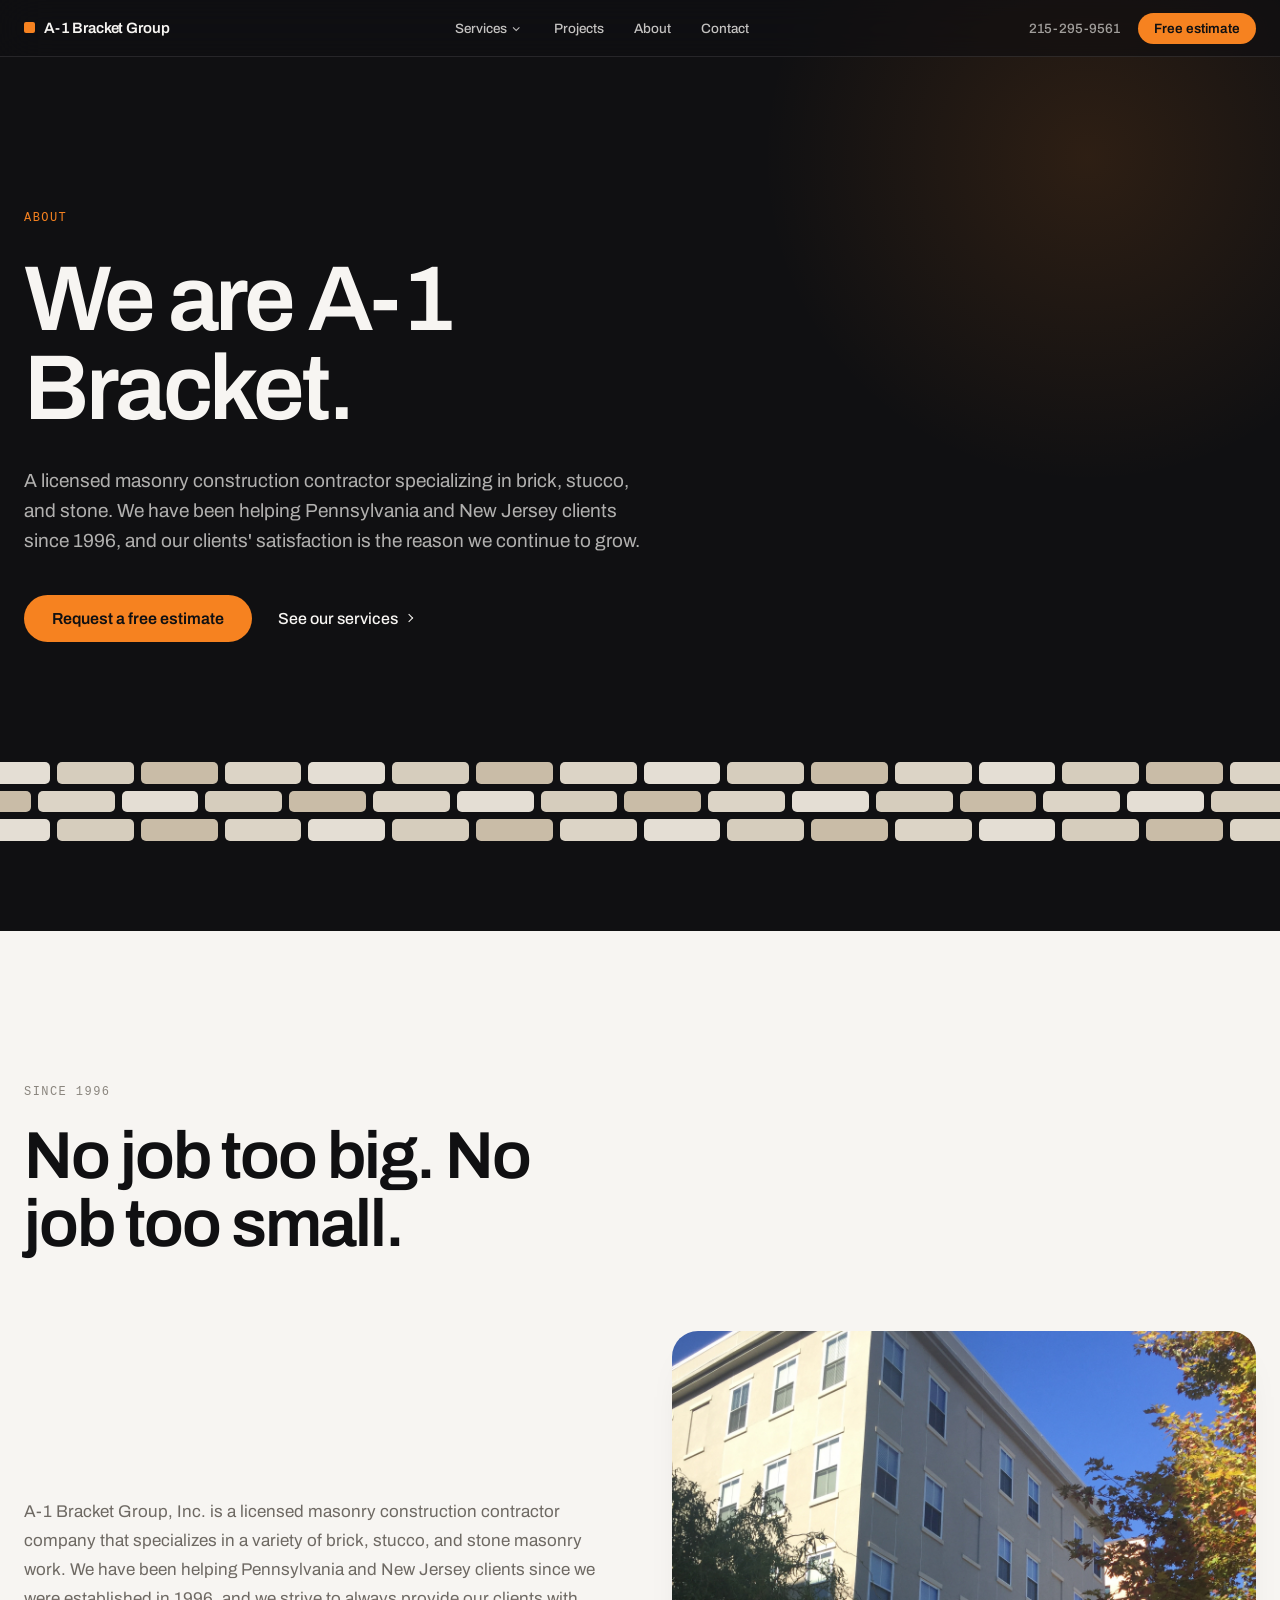
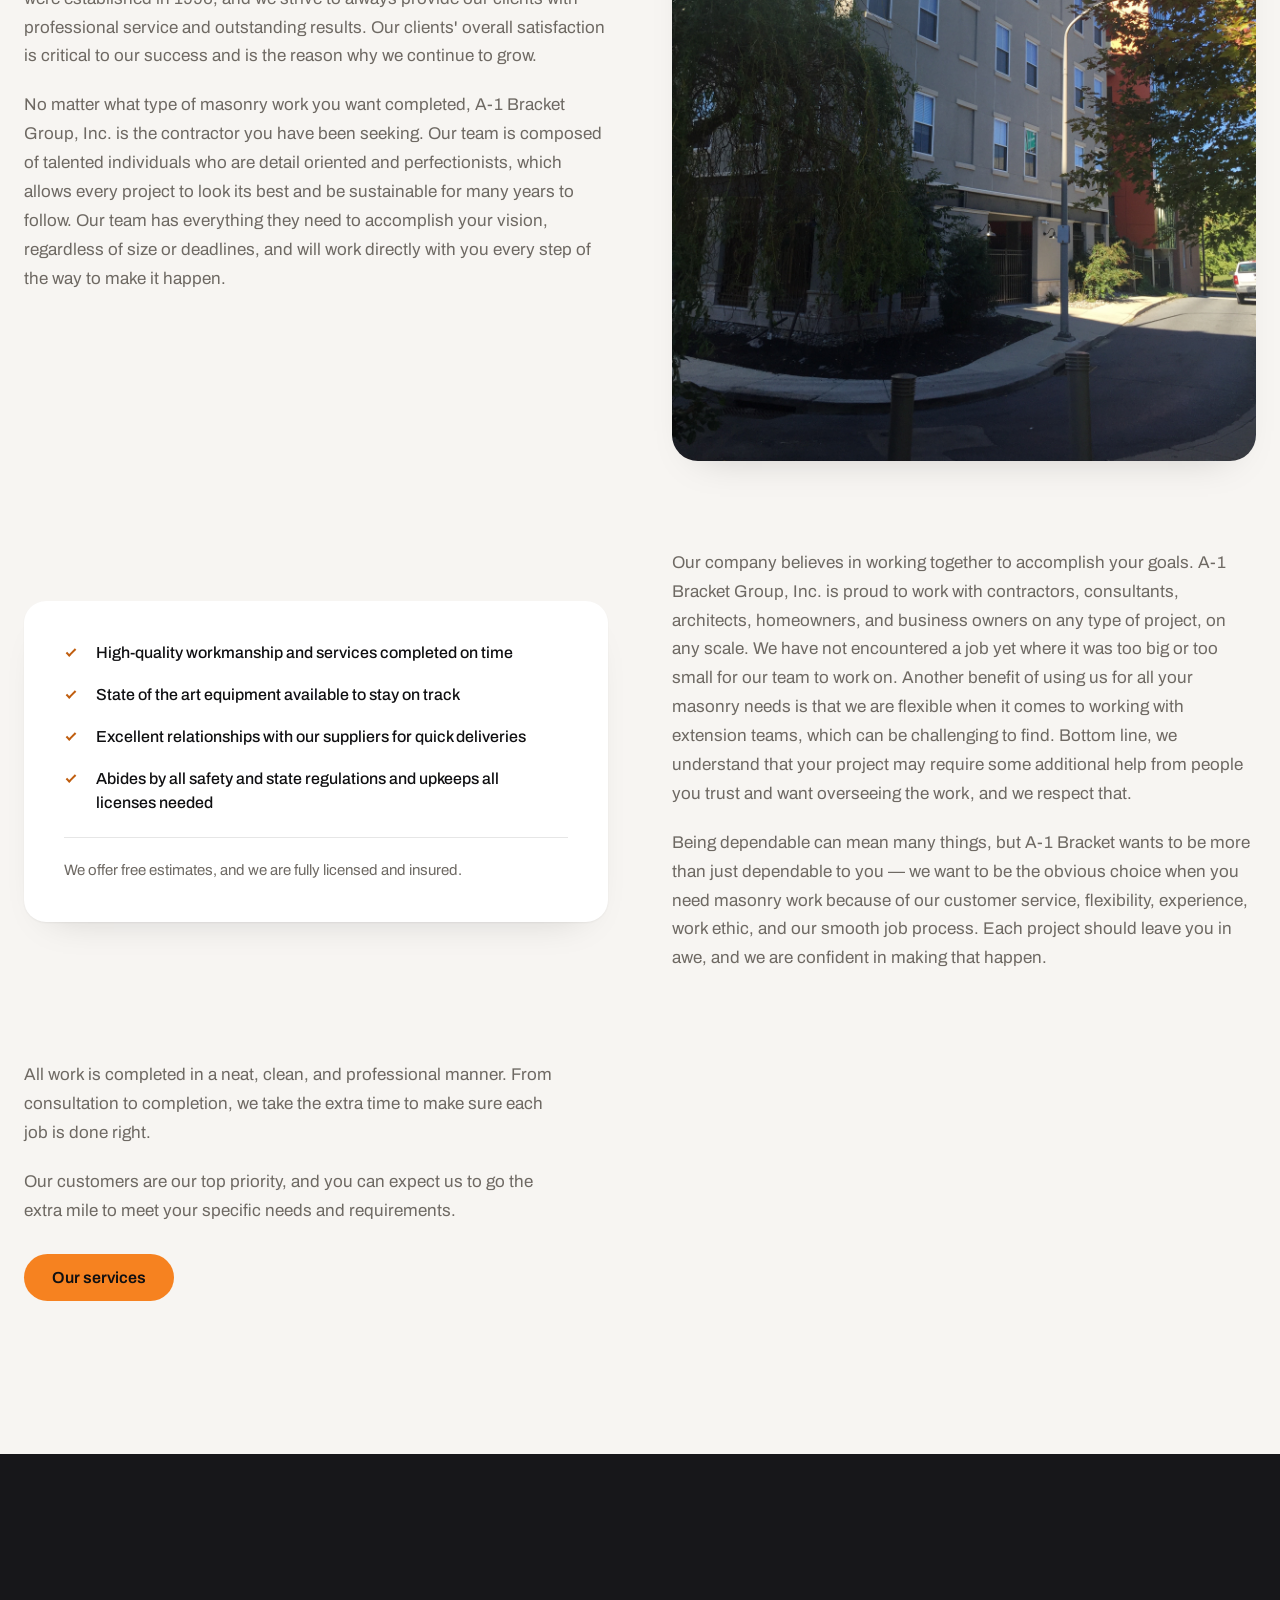
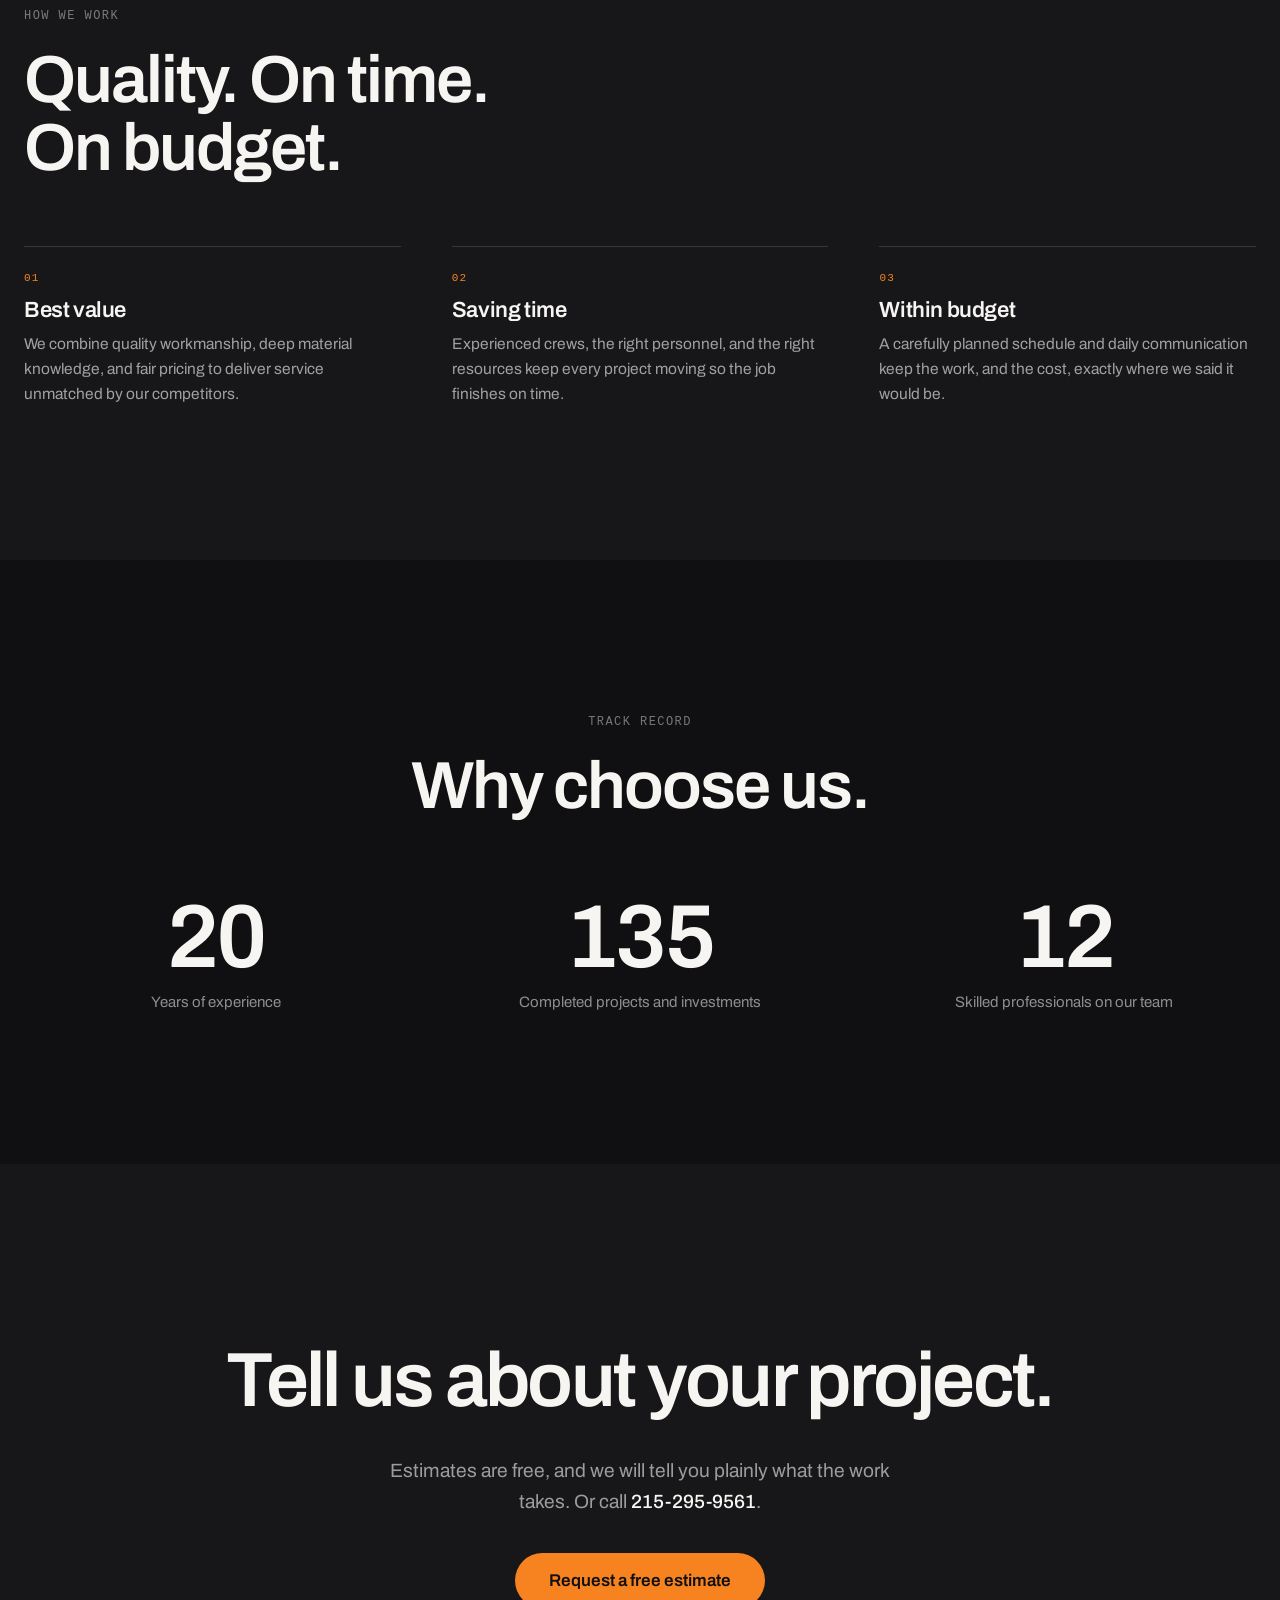
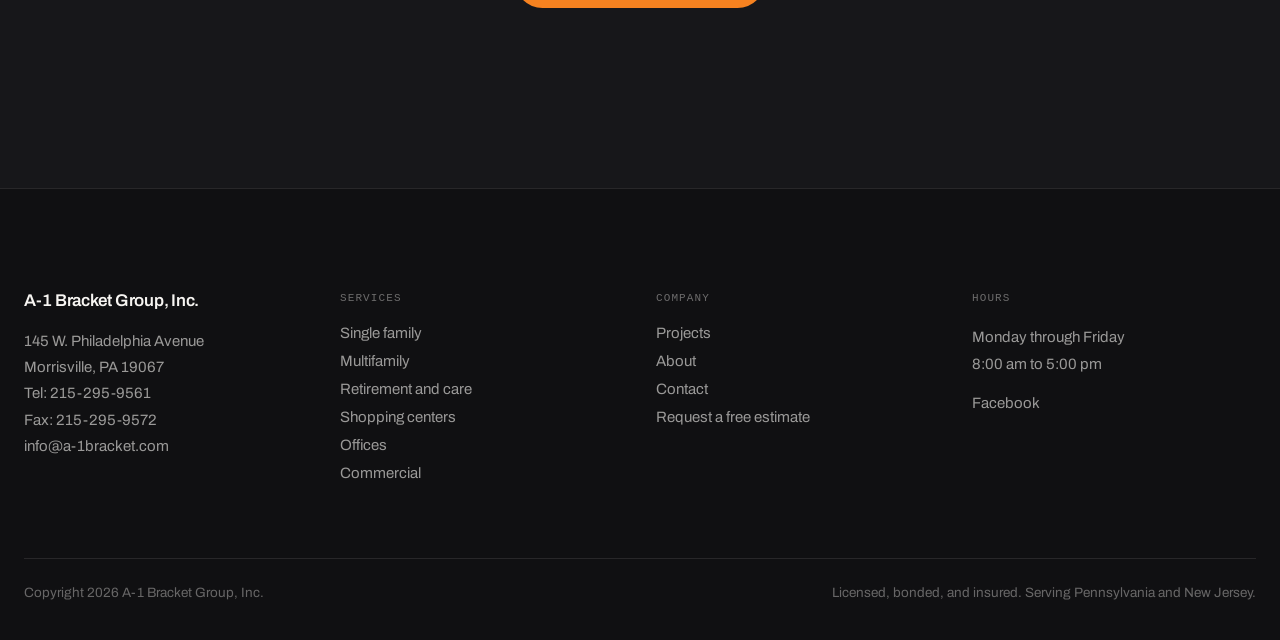
==== pages/about.html @ 20b67929 "Build A-1 Bracket marketing site: home, services, projects, about, contact Static HTML/CSS/JS site r" ====
<!doctype html>
<html lang="en">
<head>
  <meta charset="UTF-8">
  <meta name="viewport" content="width=device-width, initial-scale=1.0">
  <title>About | A-1 Bracket Group, Inc.</title>
  <meta name="description" content="A-1 Bracket Group, Inc. is a licensed masonry construction contractor specializing in brick, stucco, and stone. Serving Pennsylvania and New Jersey since 1996.">
  <link rel="preconnect" href="https://fonts.googleapis.com">
  <link rel="preconnect" href="https://fonts.gstatic.com" crossorigin>
  <link rel="stylesheet" href="https://fonts.googleapis.com/css2?family=Archivo:wght@400;500;600;700&display=swap">
  <link rel="stylesheet" href="../css/style.css">
  <link rel="stylesheet" href="../css/service-detail.css">
  <link rel="stylesheet" href="../css/about.css">
</head>
<body>

  <header class="site-header">
    <nav class="nav" aria-label="Main">
      <a href="../index.html" class="logo">
        <span class="logo-dot"></span>
        <span class="logo-text">A-1 Bracket Group</span>
      </a>
      <div data-desk class="nav-desktop">
        <button type="button" class="nav-services-btn is-muted" aria-haspopup="true" aria-expanded="false" data-services-toggle>
          Services
          <span class="arrow-down"></span>
        </button>
        <a href="projects.html" class="nav-link">Projects</a>
        <a href="#top" class="nav-link">About</a>
        <a href="contact.html" class="nav-link">Contact</a>
      </div>
      <div data-desk class="nav-desktop-cta">
        <a href="tel:+12152959561" class="nav-phone">215-295-9561</a>
        <a href="contact.html#form" class="btn-pill nav-cta">Free estimate</a>
      </div>
      <button data-mob type="button" class="mobile-menu-btn" aria-label="Open menu" aria-expanded="false" data-mobile-toggle>
        <span class="mobile-menu-btn-bar"></span>
        <span class="mobile-menu-btn-bar"></span>
      </button>
    </nav>
    <div class="services-dropdown" data-services-dropdown hidden>
      <div class="services-dropdown-grid">
        <a href="single-family.html">Single family</a>
        <a href="multifamily.html">Multifamily</a>
        <a href="retirement.html">Retirement and care</a>
        <a href="shopping.html">Shopping centers</a>
        <a href="offices.html">Offices</a>
        <a href="commercial.html">Commercial</a>
      </div>
    </div>
  </header>

  <div class="mobile-menu" data-mobile-menu hidden>
    <button type="button" class="mobile-menu-close" aria-label="Close menu" data-mobile-close>&times;</button>
    <a href="services.html" class="mobile-menu-link">Services</a>
    <div class="mobile-menu-sublinks">
      <a href="single-family.html">Single family</a>
      <a href="multifamily.html">Multifamily</a>
      <a href="retirement.html">Retirement and care</a>
      <a href="shopping.html">Shopping centers</a>
      <a href="offices.html">Offices</a>
      <a href="commercial.html">Commercial</a>
    </div>
    <a href="projects.html" class="mobile-menu-link">Projects</a>
    <a href="#top" class="mobile-menu-link">About</a>
    <a href="contact.html" class="mobile-menu-link">Contact</a>
    <div class="mobile-menu-cta">
      <a href="contact.html#form" class="btn-pill">Request a free estimate</a>
      <a href="tel:+12152959561" class="nav-phone">215-295-9561</a>
    </div>
  </div>

  <main id="top">
    <section class="service-hero" aria-labelledby="page-title">
      <div class="service-hero-glow" aria-hidden="true"></div>
      <div class="service-hero-content">
        <p class="service-hero-eyebrow">About</p>
        <h1 id="page-title" class="service-hero-title">We are A-1 Bracket.</h1>
        <p class="service-hero-desc">A licensed masonry construction contractor specializing in brick, stucco, and stone. We have been helping Pennsylvania and New Jersey clients since 1996, and our clients' satisfaction is the reason we continue to grow.</p>
        <div class="service-hero-actions">
          <a href="contact.html#form" class="btn-pill">Request a free estimate</a>
          <a href="services.html" class="link-arrow">See our services<span class="arrow-up-right"></span></a>
        </div>
      </div>
    </section>

    <div class="brick-strip" data-brick-strip aria-hidden="true"></div>

    <section class="about-story" aria-labelledby="story-title">
      <div class="container">
        <div class="about-story-intro" data-reveal>
          <p class="eyebrow eyebrow--on-light">Since 1996</p>
          <h2 id="story-title" class="section-title section-title--dark">No job too big. No job too small.</h2>
        </div>
        <div class="about-row">
          <div class="about-row-text" data-reveal>
            <p>A-1 Bracket Group, Inc. is a licensed masonry construction contractor company that specializes in a variety of brick, stucco, and stone masonry work. We have been helping Pennsylvania and New Jersey clients since we were established in 1996, and we strive to always provide our clients with professional service and outstanding results. Our clients' overall satisfaction is critical to our success and is the reason why we continue to grow.</p>
            <p>No matter what type of masonry work you want completed, A-1 Bracket Group, Inc. is the contractor you have been seeking. Our team is composed of talented individuals who are detail oriented and perfectionists, which allows every project to look its best and be sustainable for many years to follow. Our team has everything they need to accomplish your vision, regardless of size or deadlines, and will work directly with you every step of the way to make it happen.</p>
          </div>
          <div class="about-row-media" data-reveal>
            <img src="../img/multifamily-14.jpg" alt="Multifamily building exterior completed by A-1 Bracket Group" loading="lazy">
          </div>
        </div>

        <div class="about-row">
          <div data-reveal>
            <div class="check-card">
              <ul class="check-list">
                <li class="check-item"><span class="check-icon" aria-hidden="true"></span><p>High-quality workmanship and services completed on time</p></li>
                <li class="check-item"><span class="check-icon" aria-hidden="true"></span><p>State of the art equipment available to stay on track</p></li>
                <li class="check-item"><span class="check-icon" aria-hidden="true"></span><p>Excellent relationships with our suppliers for quick deliveries</p></li>
                <li class="check-item"><span class="check-icon" aria-hidden="true"></span><p>Abides by all safety and state regulations and upkeeps all licenses needed</p></li>
              </ul>
              <p class="check-card-note">We offer free estimates, and we are fully licensed and insured.</p>
            </div>
          </div>
          <div class="about-row-text" data-reveal>
            <p>Our company believes in working together to accomplish your goals. A-1 Bracket Group, Inc. is proud to work with contractors, consultants, architects, homeowners, and business owners on any type of project, on any scale. We have not encountered a job yet where it was too big or too small for our team to work on. Another benefit of using us for all your masonry needs is that we are flexible when it comes to working with extension teams, which can be challenging to find. Bottom line, we understand that your project may require some additional help from people you trust and want overseeing the work, and we respect that.</p>
            <p>Being dependable can mean many things, but A-1 Bracket wants to be more than just dependable to you &mdash; we want to be the obvious choice when you need masonry work because of our customer service, flexibility, experience, work ethic, and our smooth job process. Each project should leave you in awe, and we are confident in making that happen.</p>
          </div>
        </div>

        <div class="about-close" data-reveal>
          <p>All work is completed in a neat, clean, and professional manner. From consultation to completion, we take the extra time to make sure each job is done right.</p>
          <p>Our customers are our top priority, and you can expect us to go the extra mile to meet your specific needs and requirements.</p>
          <a href="services.html" class="btn-pill">Our services</a>
        </div>
      </div>
    </section>

    <section class="value-block" aria-labelledby="value-title">
      <div class="container">
        <div class="value-intro" data-reveal>
          <p class="eyebrow eyebrow--on-dark">How we work</p>
          <h2 id="value-title" class="section-title section-title--light">Quality. On time. On budget.</h2>
        </div>
        <ul class="value-grid">
          <li class="value-item" data-reveal>
            <span class="value-number">01</span>
            <h3>Best value</h3>
            <p>We combine quality workmanship, deep material knowledge, and fair pricing to deliver service unmatched by our competitors.</p>
          </li>
          <li class="value-item" data-reveal>
            <span class="value-number">02</span>
            <h3>Saving time</h3>
            <p>Experienced crews, the right personnel, and the right resources keep every project moving so the job finishes on time.</p>
          </li>
          <li class="value-item" data-reveal>
            <span class="value-number">03</span>
            <h3>Within budget</h3>
            <p>A carefully planned schedule and daily communication keep the work, and the cost, exactly where we said it would be.</p>
          </li>
        </ul>
      </div>
    </section>

    <section class="stats-block" aria-labelledby="stats-title">
      <div class="container">
        <div class="stats-intro" data-reveal>
          <p class="eyebrow eyebrow--on-dark" style="text-align:center">Track record</p>
          <h2 id="stats-title" class="section-title section-title--light">Why choose us.</h2>
        </div>
        <div class="stats-grid" data-reveal>
          <div>
            <p class="stat-number">20</p>
            <p class="stat-label">Years of experience</p>
          </div>
          <div>
            <p class="stat-number">135</p>
            <p class="stat-label">Completed projects and investments</p>
          </div>
          <div>
            <p class="stat-number">12</p>
            <p class="stat-label">Skilled professionals on our team</p>
          </div>
        </div>
      </div>
    </section>

    <section id="estimate" class="estimate-section" aria-labelledby="estimate-title">
      <div class="container estimate-inner" data-reveal>
        <h2 id="estimate-title" class="estimate-title">Tell us about your project.</h2>
        <p class="estimate-subtitle">Estimates are free, and we will tell you plainly what the work takes. Or call <a href="tel:+12152959561">215-295-9561</a>.</p>
        <a href="contact.html#form" class="btn-pill">Request a free estimate</a>
      </div>
    </section>
  </main>

  <footer id="contact" class="site-footer">
    <div class="container">
      <div class="footer-grid">
        <div>
          <p class="footer-brand-name">A-1 Bracket Group, Inc.</p>
          <address class="footer-address">
            145 W. Philadelphia Avenue<br>
            Morrisville, PA 19067<br>
            Tel: <a href="tel:+12152959561">215-295-9561</a><br>
            Fax: 215-295-9572<br>
            <a href="mailto:info@a-1bracket.com">info@a-1bracket.com</a>
          </address>
        </div>
        <div>
          <p class="footer-col-title">Services</p>
          <ul class="footer-links">
            <li><a href="single-family.html">Single family</a></li>
            <li><a href="multifamily.html">Multifamily</a></li>
            <li><a href="retirement.html">Retirement and care</a></li>
            <li><a href="shopping.html">Shopping centers</a></li>
            <li><a href="offices.html">Offices</a></li>
            <li><a href="commercial.html">Commercial</a></li>
          </ul>
        </div>
        <div>
          <p class="footer-col-title">Company</p>
          <ul class="footer-links">
            <li><a href="projects.html">Projects</a></li>
            <li><a href="#top">About</a></li>
            <li><a href="contact.html">Contact</a></li>
            <li><a href="contact.html#form">Request a free estimate</a></li>
          </ul>
        </div>
        <div>
          <p class="footer-col-title">Hours</p>
          <p class="footer-hours">Monday through Friday<br>8:00 am to 5:00 pm</p>
          <a href="http://www.facebook.com/A1BracketGroupInc/" class="footer-social">Facebook</a>
        </div>
      </div>
      <div class="footer-bottom">
        <p>Copyright 2026 A-1 Bracket Group, Inc.</p>
        <p>Licensed, bonded, and insured. Serving Pennsylvania and New Jersey.</p>
      </div>
    </div>
  </footer>

  <script src="../js/main.js"></script>
</body>
</html>
---- css/style.css ----
/* ===== Design tokens ===== */
:root {
  --color-ink: #101012;
  --color-ink-alt: #17171A;
  --color-paper: #F7F5F2;
  --color-accent: #F68220;
  --color-accent-dark: #C05E0F;
  --color-warm-gray: #6E6963;
  --color-warm-gray-light: #8A857E;
  --color-placeholder-bg: #E4DED4;

  --font-sans: -apple-system, BlinkMacSystemFont, "Helvetica Neue", "Archivo", Helvetica, sans-serif;
  --font-mono: ui-monospace, SFMono-Regular, Menlo, monospace;
  --ease: cubic-bezier(.22, .61, .36, 1);

  --container-width: 1320px;
  --container-pad: 24px;
  --header-height: 56px;
}

/* ===== Reset ===== */
*, *::before, *::after { box-sizing: border-box; }
html { -webkit-text-size-adjust: 100%; scroll-behavior: smooth; }
body {
  margin: 0;
  background: var(--color-ink);
  color: var(--color-ink);
  font-family: var(--font-sans);
  -webkit-font-smoothing: antialiased;
  text-wrap: pretty;
}
h1, h2, h3, p, ul, li, figure, address { margin: 0; padding: 0; }
ul { list-style: none; }
a { color: var(--color-ink); text-decoration: none; }
a:hover { color: var(--color-accent-dark); }
button { font: inherit; color: inherit; background: none; border: 0; cursor: pointer; }
img { max-width: 100%; display: block; }
:focus-visible { outline: 2px solid var(--color-accent-dark); outline-offset: 3px; border-radius: 4px; }

@keyframes riseIn {
  from { opacity: 0; transform: translateY(30px); }
  to { opacity: 1; transform: none; }
}

.container {
  max-width: var(--container-width);
  margin: 0 auto;
  padding: 0 var(--container-pad);
}

[data-desk] { display: none; }
[data-mob] { display: flex; }
@media (min-width: 900px) {
  [data-desk] { display: flex; }
  [data-mob] { display: none; }
}
@media (prefers-reduced-motion: reduce) {
  html { scroll-behavior: auto; }
  * { animation-duration: 0.01ms !important; transition-duration: 0.01ms !important; }
}

/* ===== Buttons ===== */
.btn-pill {
  display: inline-flex;
  align-items: center;
  gap: 8px;
  background: var(--color-accent);
  color: var(--color-ink);
  font-weight: 600;
  border-radius: 100px;
  transition: transform .25s var(--ease), box-shadow .25s ease;
}
.btn-pill:hover {
  color: var(--color-ink);
  transform: scale(1.05);
  box-shadow: 0 14px 32px -10px rgba(246, 130, 32, 0.5);
}
.link-arrow {
  display: inline-flex;
  align-items: center;
  gap: 8px;
  transition: color .2s ease;
}
.arrow-up-right {
  display: inline-block;
  width: 6px;
  height: 6px;
  border-top: 1.5px solid currentColor;
  border-right: 1.5px solid currentColor;
  transform: rotate(45deg);
  flex: 0 0 auto;
}
.arrow-down {
  display: inline-block;
  width: 5px;
  height: 5px;
  border-right: 1.5px solid currentColor;
  border-bottom: 1.5px solid currentColor;
  transform: rotate(45deg) translateY(-1px);
  flex: 0 0 auto;
}

/* ===== Site header ===== */
.site-header {
  position: fixed;
  top: 0; left: 0; right: 0;
  z-index: 60;
  background: rgba(16, 16, 18, 0.68);
  backdrop-filter: saturate(180%) blur(22px);
  -webkit-backdrop-filter: saturate(180%) blur(22px);
  border-bottom: 1px solid rgba(247, 245, 242, 0.10);
}
.nav {
  max-width: var(--container-width);
  margin: 0 auto;
  padding: 0 var(--container-pad);
  height: var(--header-height);
  display: flex;
  align-items: center;
  justify-content: space-between;
  gap: 24px;
}
.logo {
  display: flex;
  align-items: baseline;
  gap: 9px;
  color: var(--color-paper);
  flex: 0 0 auto;
}
.logo:hover { color: var(--color-paper); }
.logo-dot {
  width: 11px; height: 11px;
  background: var(--color-accent);
  border-radius: 2px;
  display: inline-block;
}
.logo-text { font-size: 15px; font-weight: 600; letter-spacing: -0.01em; }

.nav-desktop { align-items: center; gap: 30px; }
.nav-desktop-cta { align-items: center; gap: 18px; }

.nav-services-btn {
  display: flex;
  align-items: center;
  gap: 6px;
  font-size: 13.5px;
  font-weight: 500;
  color: var(--color-paper);
}
.nav-services-btn.is-muted {
  color: rgba(247, 245, 242, 0.78);
  transition: color .2s ease;
}
.nav-services-btn.is-muted:hover { color: var(--color-paper); }
.nav-link {
  font-size: 13.5px;
  font-weight: 500;
  color: rgba(247, 245, 242, 0.78);
  transition: color .2s ease;
}
.nav-link:hover { color: var(--color-paper); }
.nav-phone {
  font-size: 13.5px;
  font-weight: 500;
  color: rgba(247, 245, 242, 0.62);
  transition: color .2s ease;
}
.nav-phone:hover { color: var(--color-paper); }
.nav-cta {
  font-size: 13.5px;
  padding: 8px 16px;
}

.mobile-menu-btn {
  flex-direction: column;
  gap: 5px;
  padding: 10px;
  margin-right: -10px;
}
.mobile-menu-btn-bar {
  display: block;
  width: 20px;
  height: 1.5px;
  background: var(--color-paper);
}

.services-dropdown {
  border-top: 1px solid rgba(247, 245, 242, 0.10);
  background: rgba(16, 16, 18, 0.72);
  backdrop-filter: saturate(180%) blur(22px);
  -webkit-backdrop-filter: saturate(180%) blur(22px);
}
.services-dropdown[hidden] { display: none; }
.services-dropdown-grid {
  max-width: var(--container-width);
  margin: 0 auto;
  padding: 26px var(--container-pad) 32px;
  display: grid;
  grid-template-columns: repeat(auto-fit, minmax(190px, 1fr));
  gap: 14px 32px;
}
.services-dropdown-grid a {
  color: rgba(247, 245, 242, 0.80);
  font-size: 15px;
  font-weight: 500;
}
.services-dropdown-grid a.is-current { color: var(--color-paper); }

.mobile-menu {
  position: fixed;
  inset: 0;
  z-index: 70;
  background: var(--color-ink);
  padding: 80px var(--container-pad) 40px;
  display: flex;
  flex-direction: column;
  gap: 8px;
  overflow-y: auto;
}
.mobile-menu[hidden] { display: none; }
.mobile-menu-close {
  position: absolute;
  top: 14px; right: 18px;
  width: 36px; height: 36px;
  color: var(--color-paper);
  font-size: 26px;
  line-height: 1;
}
.mobile-menu-link {
  color: var(--color-paper);
  font-size: 32px;
  font-weight: 600;
  letter-spacing: -0.02em;
  padding: 10px 0;
}
.mobile-menu-sublinks {
  display: flex;
  flex-direction: column;
  gap: 14px;
  padding: 6px 0 18px 2px;
  border-bottom: 1px solid rgba(247, 245, 242, 0.10);
}
.mobile-menu-sublinks a {
  color: rgba(247, 245, 242, 0.66);
  font-size: 16px;
}
.mobile-menu-sublinks a.is-current { color: var(--color-paper); }
.mobile-menu-cta {
  margin-top: auto;
  padding-top: 32px;
  display: flex;
  flex-direction: column;
  gap: 14px;
}
.mobile-menu-cta .btn-pill {
  font-size: 16px;
  padding: 16px 22px;
  justify-content: center;
}
.mobile-menu-cta .nav-phone {
  text-align: center;
  font-size: 15px;
}

/* ===== Footer ===== */
.site-footer {
  background: var(--color-ink);
  padding: clamp(64px, 8vw, 110px) 0 40px;
  border-top: 1px solid rgba(247, 245, 242, 0.10);
}
.footer-grid {
  display: grid;
  grid-template-columns: repeat(auto-fit, minmax(min(100%, 220px), 1fr));
  gap: 44px 32px;
}
.footer-brand-name {
  color: var(--color-paper);
  font-size: 17px;
  font-weight: 600;
  letter-spacing: -0.015em;
  margin-bottom: 18px;
}
.footer-address {
  font-style: normal;
  color: rgba(247, 245, 242, 0.60);
  font-size: 15px;
  line-height: 1.75;
}
.footer-address a { color: rgba(247, 245, 242, 0.60); }
.footer-col-title {
  font: 500 11px/1.4 var(--font-mono);
  letter-spacing: 0.1em;
  text-transform: uppercase;
  color: rgba(247, 245, 242, 0.40);
  margin-bottom: 18px;
}
.footer-links { display: flex; flex-direction: column; gap: 11px; }
.footer-links a { color: rgba(247, 245, 242, 0.60); font-size: 15px; }
.footer-hours { color: rgba(247, 245, 242, 0.60); font-size: 15px; line-height: 1.75; }
.footer-social { display: inline-block; margin-top: 18px; color: rgba(247, 245, 242, 0.60); font-size: 15px; }
.footer-bottom {
  display: flex;
  flex-wrap: wrap;
  justify-content: space-between;
  gap: 12px 24px;
  margin-top: clamp(48px, 6vw, 86px);
  padding-top: 26px;
  border-top: 1px solid rgba(247, 245, 242, 0.10);
}
.footer-bottom p { color: rgba(247, 245, 242, 0.38); font-size: 13.5px; }

/* ===== Recurring section primitives (reused across pages) ===== */
.eyebrow {
  font: 500 12px/1.4 var(--font-mono);
  letter-spacing: 0.12em;
  text-transform: uppercase;
  margin-bottom: 22px;
}
.eyebrow--on-light { color: var(--color-warm-gray-light); }
.eyebrow--on-dark { color: rgba(247, 245, 242, 0.45); }
.eyebrow--accent { color: var(--color-accent); }

.section-title {
  font-size: clamp(34px, 5.2vw, 68px);
  line-height: 1.02;
  letter-spacing: -0.03em;
  font-weight: 600;
}
.section-title--dark { color: var(--color-ink); }
.section-title--light { color: var(--color-paper); }

.section-lede {
  font-size: clamp(16px, 1.4vw, 19px);
  line-height: 1.6;
  margin-top: 24px;
}
.section-lede--on-light { color: var(--color-warm-gray); }
.section-lede--on-dark { color: rgba(247, 245, 242, 0.70); }

/* ===== Scroll reveal (progressive enhancement, see js/main.js) ===== */
[data-reveal].is-hidden {
  opacity: 0;
  transform: translateY(34px) scale(0.98);
}
[data-reveal].is-visible {
  opacity: 1;
  transform: none;
}
---- css/service-detail.css ----
/* Shared styles for individual service pages (single-family, multifamily, retirement, shopping, offices, commercial) */

/* ===== Hero ===== */
.service-hero {
  position: relative;
  overflow: hidden;
  background: var(--color-ink);
  padding: clamp(140px, 17vw, 210px) 0 0;
}
.service-hero-glow {
  position: absolute;
  top: -30%; right: -14%;
  width: 58vw; height: 58vw;
  border-radius: 50%;
  background: radial-gradient(circle, rgba(246, 130, 32, 0.13), rgba(246, 130, 32, 0) 62%);
  pointer-events: none;
}
.service-hero-content {
  position: relative;
  max-width: var(--container-width);
  margin: 0 auto;
  padding: 0 var(--container-pad) clamp(48px, 6vw, 72px);
}
.service-hero-eyebrow {
  font: 500 12px/1.4 var(--font-mono);
  letter-spacing: 0.12em;
  text-transform: uppercase;
  color: var(--color-accent);
  margin-bottom: 28px;
  animation: riseIn .7s var(--ease) .05s both;
}
.service-hero-title {
  color: var(--color-paper);
  font-size: clamp(40px, 7.2vw, 100px);
  line-height: 0.97;
  letter-spacing: -0.034em;
  font-weight: 600;
  max-width: 14ch;
  animation: riseIn .7s var(--ease) .15s both;
}
.service-hero-desc {
  color: rgba(247, 245, 242, 0.70);
  font-size: clamp(16px, 1.5vw, 19px);
  line-height: 1.6;
  margin-top: 32px;
  max-width: 58ch;
  animation: riseIn .7s var(--ease) .3s both;
}
.service-hero-actions {
  display: flex;
  flex-wrap: wrap;
  align-items: center;
  gap: 14px 26px;
  margin-top: 38px;
  animation: riseIn .7s var(--ease) .42s both;
}
.service-hero-actions .btn-pill { font-size: 16px; padding: 15px 28px; }
.service-hero-actions .link-arrow { color: var(--color-paper); font-size: 16px; font-weight: 500; }
.service-hero-actions .link-arrow:hover { color: var(--color-accent); }

.service-hero-figure {
  padding: 0 12px;
  animation: riseIn .9s var(--ease) .4s both;
}
.service-hero-image {
  position: relative;
  aspect-ratio: 16 / 8;
  min-height: 320px;
  border-radius: 28px;
  overflow: hidden;
  background: #1C1C1F;
  display: flex;
  flex-direction: column;
  justify-content: flex-end;
}
.service-hero-image img {
  position: absolute;
  inset: 0;
  width: 100%;
  height: 100%;
  object-fit: cover;
  z-index: 0;
}
.service-hero-spec {
  position: relative;
  z-index: 1;
  margin: 0;
  display: grid;
  grid-template-columns: repeat(auto-fit, minmax(140px, 1fr));
  gap: 20px 28px;
  padding: 22px 26px;
  background: rgba(16, 16, 18, 0.58);
  backdrop-filter: blur(18px);
  -webkit-backdrop-filter: blur(18px);
  border-top: 1px solid rgba(247, 245, 242, 0.12);
}
.service-hero-spec dt {
  font: 500 10.5px/1.4 var(--font-mono);
  letter-spacing: 0.1em;
  text-transform: uppercase;
  color: rgba(247, 245, 242, 0.42);
}
.service-hero-spec dd {
  margin: 7px 0 0;
  color: var(--color-paper);
  font-size: 15px;
  font-weight: 500;
  letter-spacing: -0.01em;
}

/* ===== Brick course strip (decorative) ===== */
.brick-strip {
  background: var(--color-ink);
  overflow: hidden;
  padding: clamp(24px, 4vw, 48px) 12px clamp(48px, 7vw, 96px);
  display: flex;
  flex-direction: column;
  gap: 7px;
}
.brick-row { display: flex; gap: 7px; justify-content: center; }
.brick {
  flex: 0 0 auto;
  width: clamp(48px, 6vw, 86px);
  height: clamp(13px, 1.7vw, 22px);
  border-radius: 5px;
}

/* ===== Scope ===== */
.scope-block { background: var(--color-paper); padding: clamp(88px, 12vw, 160px) 0; }
.scope-intro { max-width: 56ch; margin-bottom: clamp(40px, 5vw, 64px); }
.scope-grid {
  display: grid;
  grid-template-columns: repeat(auto-fit, minmax(min(100%, 280px), 1fr));
  gap: 0 clamp(32px, 4vw, 64px);
}
.scope-item { padding: 26px 0; border-top: 1px solid rgba(16, 16, 18, 0.12); }
.scope-item h3 { font-size: 20px; letter-spacing: -0.018em; font-weight: 600; color: var(--color-ink); }
.scope-item p { color: var(--color-warm-gray); font-size: 15.5px; line-height: 1.6; margin-top: 8px; }

/* ===== Process ===== */
.process-block { background: var(--color-ink-alt); padding: clamp(88px, 12vw, 160px) 0; }
.process-intro { max-width: 52ch; margin-bottom: clamp(44px, 5vw, 72px); }
.process-list {
  margin: 0;
  padding: 0;
  list-style: none;
  display: grid;
  grid-template-columns: repeat(auto-fit, minmax(min(100%, 240px), 1fr));
  gap: clamp(28px, 3vw, 44px);
}
.process-item { border-top: 1px solid rgba(247, 245, 242, 0.14); padding-top: 22px; }
.process-number { font: 500 11px/1 var(--font-mono); letter-spacing: 0.1em; color: var(--color-accent); }
.process-item h3 { color: var(--color-paper); font-size: 21px; letter-spacing: -0.018em; font-weight: 600; margin-top: 14px; }
.process-item p { color: rgba(247, 245, 242, 0.60); font-size: 15.5px; line-height: 1.62; margin-top: 10px; }

/* ===== Recent work ===== */
.work-block { background: var(--color-paper); padding: clamp(88px, 12vw, 160px) 0; }
.work-header {
  display: flex;
  flex-wrap: wrap;
  align-items: flex-end;
  justify-content: space-between;
  gap: 24px;
  margin-bottom: clamp(36px, 4vw, 56px);
}
.work-header .link-arrow { color: var(--color-ink); font-size: 16px; font-weight: 500; }
.work-grid {
  display: grid;
  grid-template-columns: repeat(auto-fit, minmax(min(100%, 280px), 1fr));
  gap: clamp(16px, 2vw, 26px);
}
.work-media {
  aspect-ratio: 4 / 3;
  border-radius: 24px;
  overflow: hidden;
  box-shadow: 0 18px 40px -28px rgba(16, 16, 18, 0.25);
}
.work-media img {
  width: 100%;
  height: 100%;
  object-fit: cover;
  display: block;
  transition: transform .55s var(--ease);
}
.work-item:hover .work-media img { transform: scale(1.03); }
.work-title { color: var(--color-ink); font-size: 17px; font-weight: 600; letter-spacing: -0.015em; margin-top: 14px; }
.work-loc { color: var(--color-warm-gray); font-size: 14.5px; margin-top: 4px; }

/* ===== Estimate CTA ===== */
.estimate-section { background: var(--color-ink-alt); padding: clamp(92px, 14vw, 190px) 0; }
.estimate-inner { display: flex; flex-direction: column; align-items: center; text-align: center; gap: 36px; }
.estimate-title { font-size: clamp(34px, 6vw, 80px); line-height: 1.0; letter-spacing: -0.035em; font-weight: 600; color: var(--color-paper); max-width: 20ch; }
.estimate-subtitle { color: rgba(247, 245, 242, 0.60); font-size: clamp(17px, 1.5vw, 20px); line-height: 1.6; max-width: 46ch; }
.estimate-subtitle a { color: var(--color-paper); font-weight: 500; }
.estimate-inner .btn-pill { font-size: 17px; padding: 18px 34px; }
---- css/about.css ----
/* ===== Story ===== */
.about-story { background: var(--color-paper); padding: clamp(88px, 12vw, 160px) 0; }
.about-story-intro { max-width: 60ch; margin-bottom: clamp(48px, 6vw, 72px); }

.about-row {
  display: grid;
  grid-template-columns: repeat(auto-fit, minmax(min(100%, 380px), 1fr));
  gap: clamp(32px, 5vw, 72px);
  align-items: center;
  margin-bottom: clamp(56px, 7vw, 88px);
}
.about-row-text { display: flex; flex-direction: column; gap: 20px; }
.about-row-text p { color: var(--color-warm-gray); font-size: 17px; line-height: 1.7; }
.about-row-media { border-radius: 26px; overflow: hidden; aspect-ratio: 4 / 5; box-shadow: 0 18px 40px -28px rgba(16, 16, 18, 0.25); }
.about-row-media img { width: 100%; height: 100%; object-fit: cover; display: block; }

.about-close { max-width: 60ch; display: flex; flex-direction: column; gap: 20px; }
.about-close p { color: var(--color-warm-gray); font-size: 17px; line-height: 1.7; }
.about-close .btn-pill { align-self: flex-start; margin-top: 8px; font-size: 16px; padding: 15px 28px; }

.check-card {
  background: #FFFFFF;
  border-radius: 22px;
  padding: clamp(30px, 3.5vw, 40px);
  box-shadow: 0 1px 2px rgba(16, 16, 18, 0.05), 0 18px 40px -28px rgba(16, 16, 18, 0.22);
}
.check-list { display: flex; flex-direction: column; gap: 18px; margin: 0; }
.check-item { display: flex; align-items: flex-start; gap: 14px; }
.check-icon { flex: 0 0 auto; width: 18px; height: 18px; margin-top: 4px; position: relative; }
.check-icon::after {
  content: "";
  position: absolute;
  left: 2px; top: 4px;
  width: 10px; height: 5px;
  border-left: 2px solid var(--color-accent-dark);
  border-bottom: 2px solid var(--color-accent-dark);
  transform: rotate(-45deg);
}
.check-item p { color: var(--color-ink); font-size: 16px; font-weight: 500; line-height: 1.5; margin: 0; }
.check-card-note {
  margin-top: 22px;
  padding-top: 20px;
  border-top: 1px solid rgba(16, 16, 18, 0.10);
  color: var(--color-warm-gray);
  font-size: 15px;
  line-height: 1.6;
}

/* ===== Value props ===== */
.value-block { background: var(--color-ink-alt); padding: clamp(88px, 12vw, 160px) 0; }
.value-intro { max-width: 56ch; margin-bottom: clamp(40px, 5vw, 64px); }
.value-grid {
  display: grid;
  grid-template-columns: repeat(auto-fit, minmax(min(100%, 260px), 1fr));
  gap: clamp(28px, 4vw, 56px);
}
.value-item { border-top: 1px solid rgba(247, 245, 242, 0.14); padding-top: 20px; }
.value-number { font: 500 11px/1 var(--font-mono); letter-spacing: 0.1em; color: var(--color-accent); }
.value-item h3 { color: var(--color-paper); font-size: 22px; letter-spacing: -0.018em; font-weight: 600; margin-top: 14px; }
.value-item p { color: rgba(247, 245, 242, 0.62); font-size: 15.5px; line-height: 1.6; margin-top: 10px; }

/* ===== Stats ===== */
.stats-block { background: var(--color-ink); padding: clamp(88px, 12vw, 160px) 0; }
.stats-intro { text-align: center; max-width: 52ch; margin: 0 auto clamp(48px, 6vw, 72px); }
.stats-grid {
  display: grid;
  grid-template-columns: repeat(auto-fit, minmax(min(100%, 220px), 1fr));
  gap: 40px;
  text-align: center;
}
.stat-number { color: var(--color-paper); font-size: clamp(56px, 7vw, 92px); font-weight: 600; letter-spacing: -0.03em; line-height: 1; }
.stat-label { color: rgba(247, 245, 242, 0.55); font-size: 15px; margin-top: 12px; }
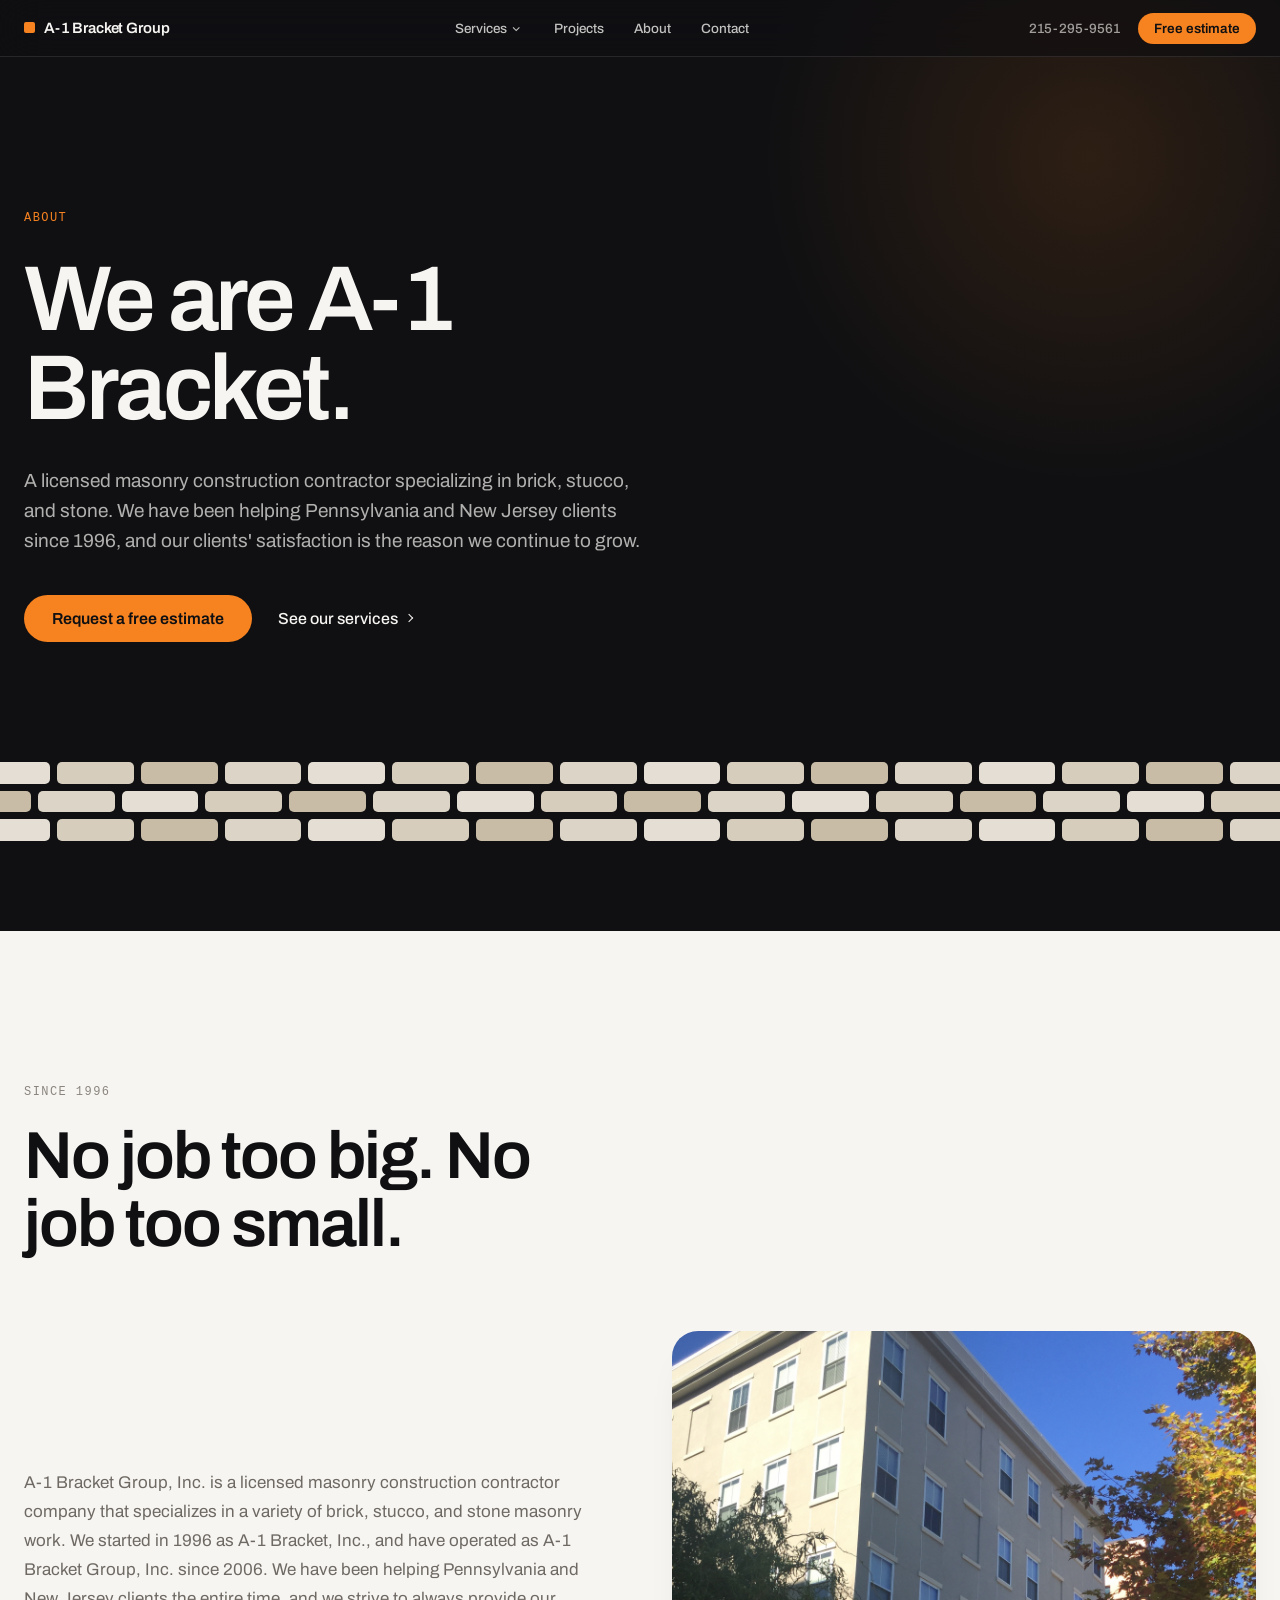
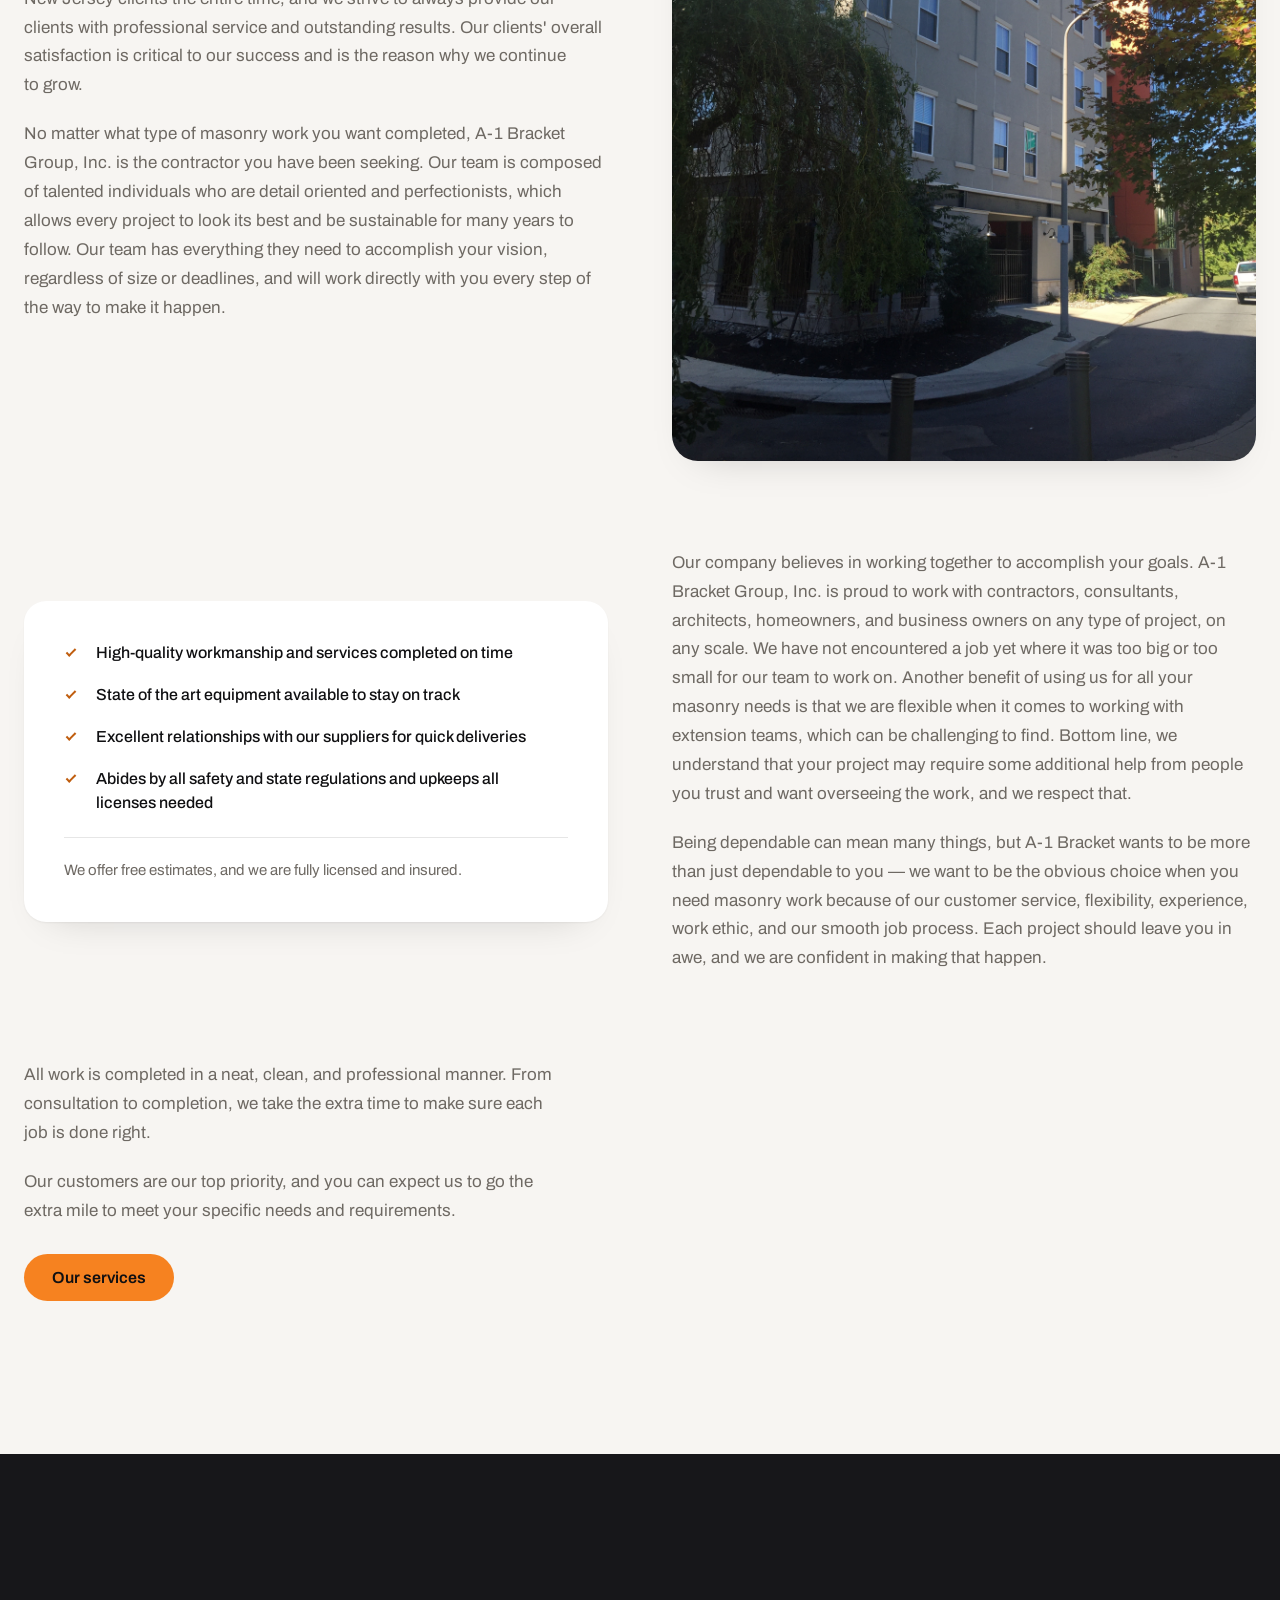
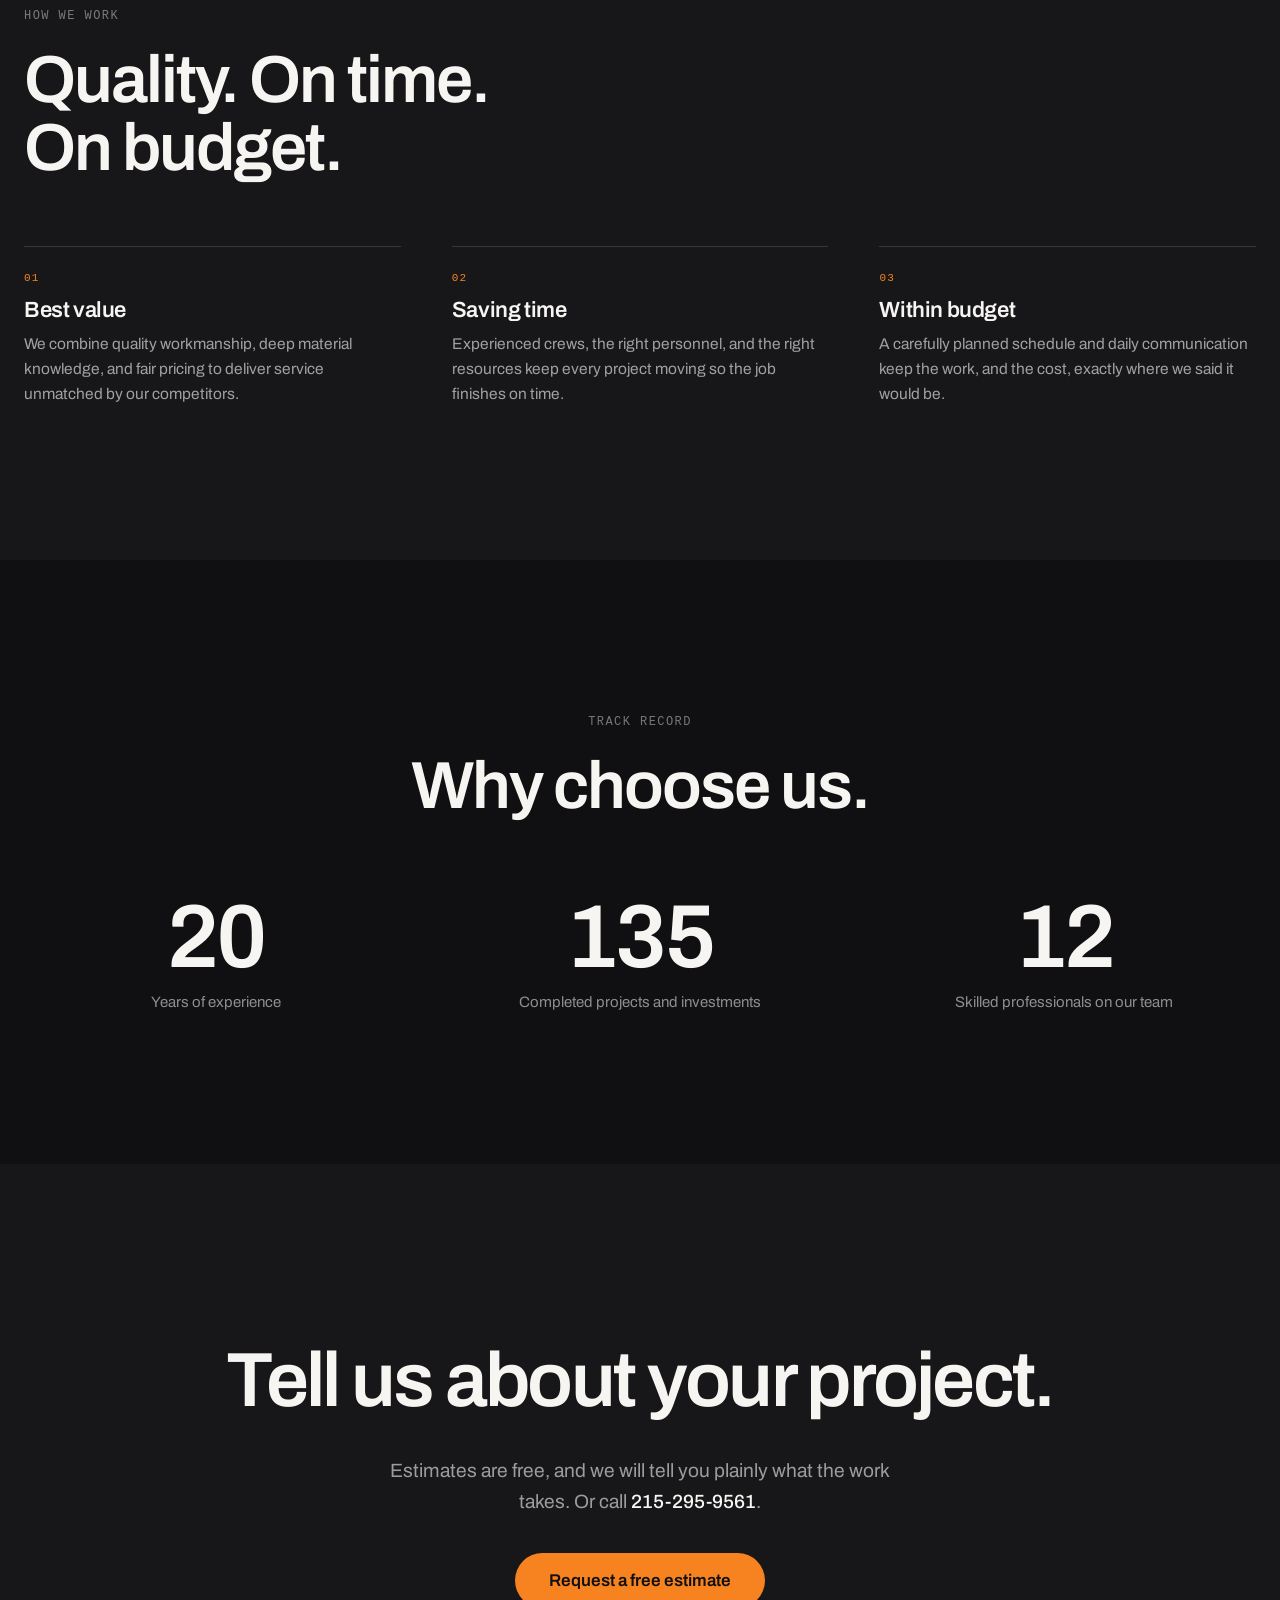
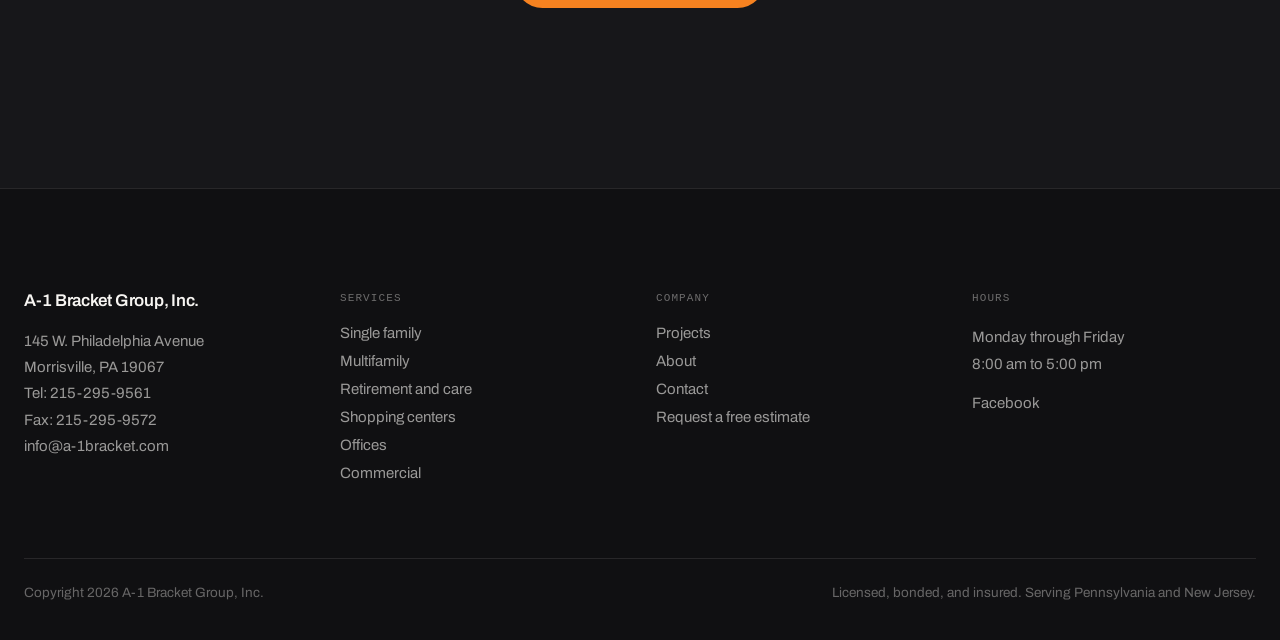
==== commit f810b7ee: "Add company history: A-1 Bracket, Inc. (1996) and A-1 Bracket Group, Inc. (2006) Co-Authored-By: Cla" ====
--- a/pages/about.html
+++ b/pages/about.html
@@ -21,10 +21,22 @@
         <span class="logo-text">A-1 Bracket Group</span>
       </a>
       <div data-desk class="nav-desktop">
-        <button type="button" class="nav-services-btn is-muted" aria-haspopup="true" aria-expanded="false" data-services-toggle>
-          Services
-          <span class="arrow-down"></span>
-        </button>
+        <div class="nav-services">
+          <button type="button" class="nav-services-btn is-muted" aria-haspopup="true" aria-expanded="false" data-services-toggle>
+            Services
+            <span class="arrow-down"></span>
+          </button>
+          <div class="services-dropdown" data-services-dropdown>
+        <div class="services-dropdown-grid">
+          <a href="single-family.html">Single family</a>
+          <a href="multifamily.html">Multifamily</a>
+          <a href="retirement.html">Retirement and care</a>
+          <a href="shopping.html">Shopping centers</a>
+          <a href="offices.html">Offices</a>
+          <a href="commercial.html">Commercial</a>
+        </div>
+          </div>
+        </div>
         <a href="projects.html" class="nav-link">Projects</a>
         <a href="#top" class="nav-link">About</a>
         <a href="contact.html" class="nav-link">Contact</a>
@@ -38,16 +50,6 @@
         <span class="mobile-menu-btn-bar"></span>
       </button>
     </nav>
-    <div class="services-dropdown" data-services-dropdown hidden>
-      <div class="services-dropdown-grid">
-        <a href="single-family.html">Single family</a>
-        <a href="multifamily.html">Multifamily</a>
-        <a href="retirement.html">Retirement and care</a>
-        <a href="shopping.html">Shopping centers</a>
-        <a href="offices.html">Offices</a>
-        <a href="commercial.html">Commercial</a>
-      </div>
-    </div>
   </header>
 
   <div class="mobile-menu" data-mobile-menu hidden>
@@ -94,7 +96,7 @@
         </div>
         <div class="about-row">
           <div class="about-row-text" data-reveal>
-            <p>A-1 Bracket Group, Inc. is a licensed masonry construction contractor company that specializes in a variety of brick, stucco, and stone masonry work. We have been helping Pennsylvania and New Jersey clients since we were established in 1996, and we strive to always provide our clients with professional service and outstanding results. Our clients' overall satisfaction is critical to our success and is the reason why we continue to grow.</p>
+            <p>A-1 Bracket Group, Inc. is a licensed masonry construction contractor company that specializes in a variety of brick, stucco, and stone masonry work. We started in 1996 as A-1 Bracket, Inc., and have operated as A-1 Bracket Group, Inc. since 2006. We have been helping Pennsylvania and New Jersey clients the entire time, and we strive to always provide our clients with professional service and outstanding results. Our clients' overall satisfaction is critical to our success and is the reason why we continue to grow.</p>
             <p>No matter what type of masonry work you want completed, A-1 Bracket Group, Inc. is the contractor you have been seeking. Our team is composed of talented individuals who are detail oriented and perfectionists, which allows every project to look its best and be sustainable for many years to follow. Our team has everything they need to accomplish your vision, regardless of size or deadlines, and will work directly with you every step of the way to make it happen.</p>
           </div>
           <div class="about-row-media" data-reveal>
--- a/css/style.css
+++ b/css/style.css
@@ -97,7 +97,11 @@
   border-right: 1.5px solid currentColor;
   border-bottom: 1.5px solid currentColor;
   transform: rotate(45deg) translateY(-1px);
+  transition: transform .22s var(--ease);
   flex: 0 0 auto;
+}
+.nav-services-btn[aria-expanded="true"] .arrow-down {
+  transform: rotate(225deg) translateY(1px);
 }
 
 /* ===== Site header ===== */
@@ -184,27 +188,48 @@
   background: var(--color-paper);
 }
 
+.nav-services { position: relative; align-self: stretch; display: flex; align-items: center; }
+
 .services-dropdown {
-  border-top: 1px solid rgba(247, 245, 242, 0.10);
-  background: rgba(16, 16, 18, 0.72);
+  position: absolute;
+  top: 100%;
+  left: 0;
+  margin-top: 10px;
+  min-width: 232px;
+  background: rgba(20, 20, 23, 0.92);
   backdrop-filter: saturate(180%) blur(22px);
   -webkit-backdrop-filter: saturate(180%) blur(22px);
-}
-.services-dropdown[hidden] { display: none; }
+  border: 1px solid rgba(247, 245, 242, 0.12);
+  border-radius: 16px;
+  box-shadow: 0 28px 54px -20px rgba(0, 0, 0, 0.55);
+  padding: 10px;
+  opacity: 0;
+  transform: translateY(-8px);
+  pointer-events: none;
+  transition: opacity .22s var(--ease), transform .22s var(--ease);
+  z-index: 70;
+}
+.services-dropdown.is-open {
+  opacity: 1;
+  transform: translateY(0);
+  pointer-events: auto;
+}
 .services-dropdown-grid {
-  max-width: var(--container-width);
-  margin: 0 auto;
-  padding: 26px var(--container-pad) 32px;
-  display: grid;
-  grid-template-columns: repeat(auto-fit, minmax(190px, 1fr));
-  gap: 14px 32px;
+  display: flex;
+  flex-direction: column;
+  gap: 2px;
 }
 .services-dropdown-grid a {
-  color: rgba(247, 245, 242, 0.80);
-  font-size: 15px;
+  display: block;
+  padding: 11px 14px;
+  border-radius: 10px;
+  color: rgba(247, 245, 242, 0.78);
+  font-size: 14.5px;
   font-weight: 500;
-}
-.services-dropdown-grid a.is-current { color: var(--color-paper); }
+  transition: background .15s ease, color .15s ease;
+}
+.services-dropdown-grid a:hover { background: rgba(247, 245, 242, 0.08); color: var(--color-paper); }
+.services-dropdown-grid a.is-current { color: var(--color-paper); background: rgba(247, 245, 242, 0.06); }
 
 .mobile-menu {
   position: fixed;
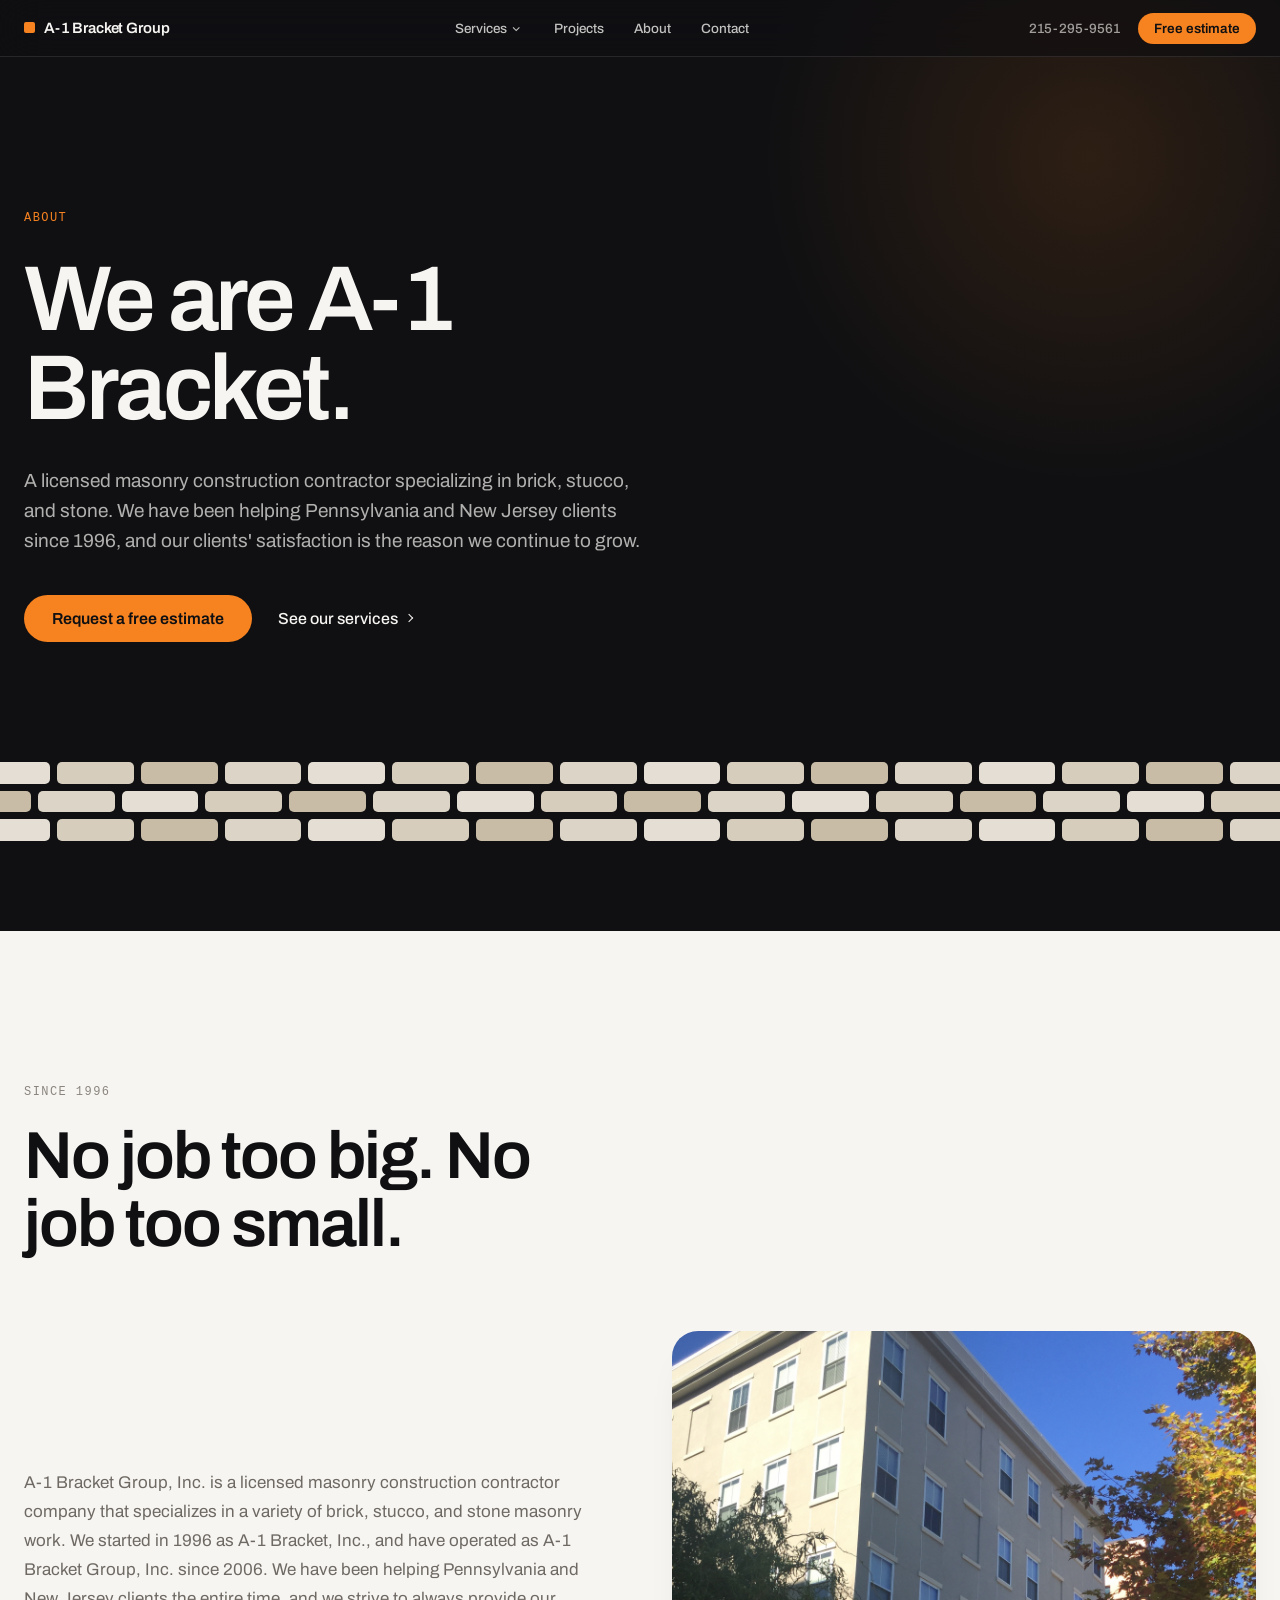
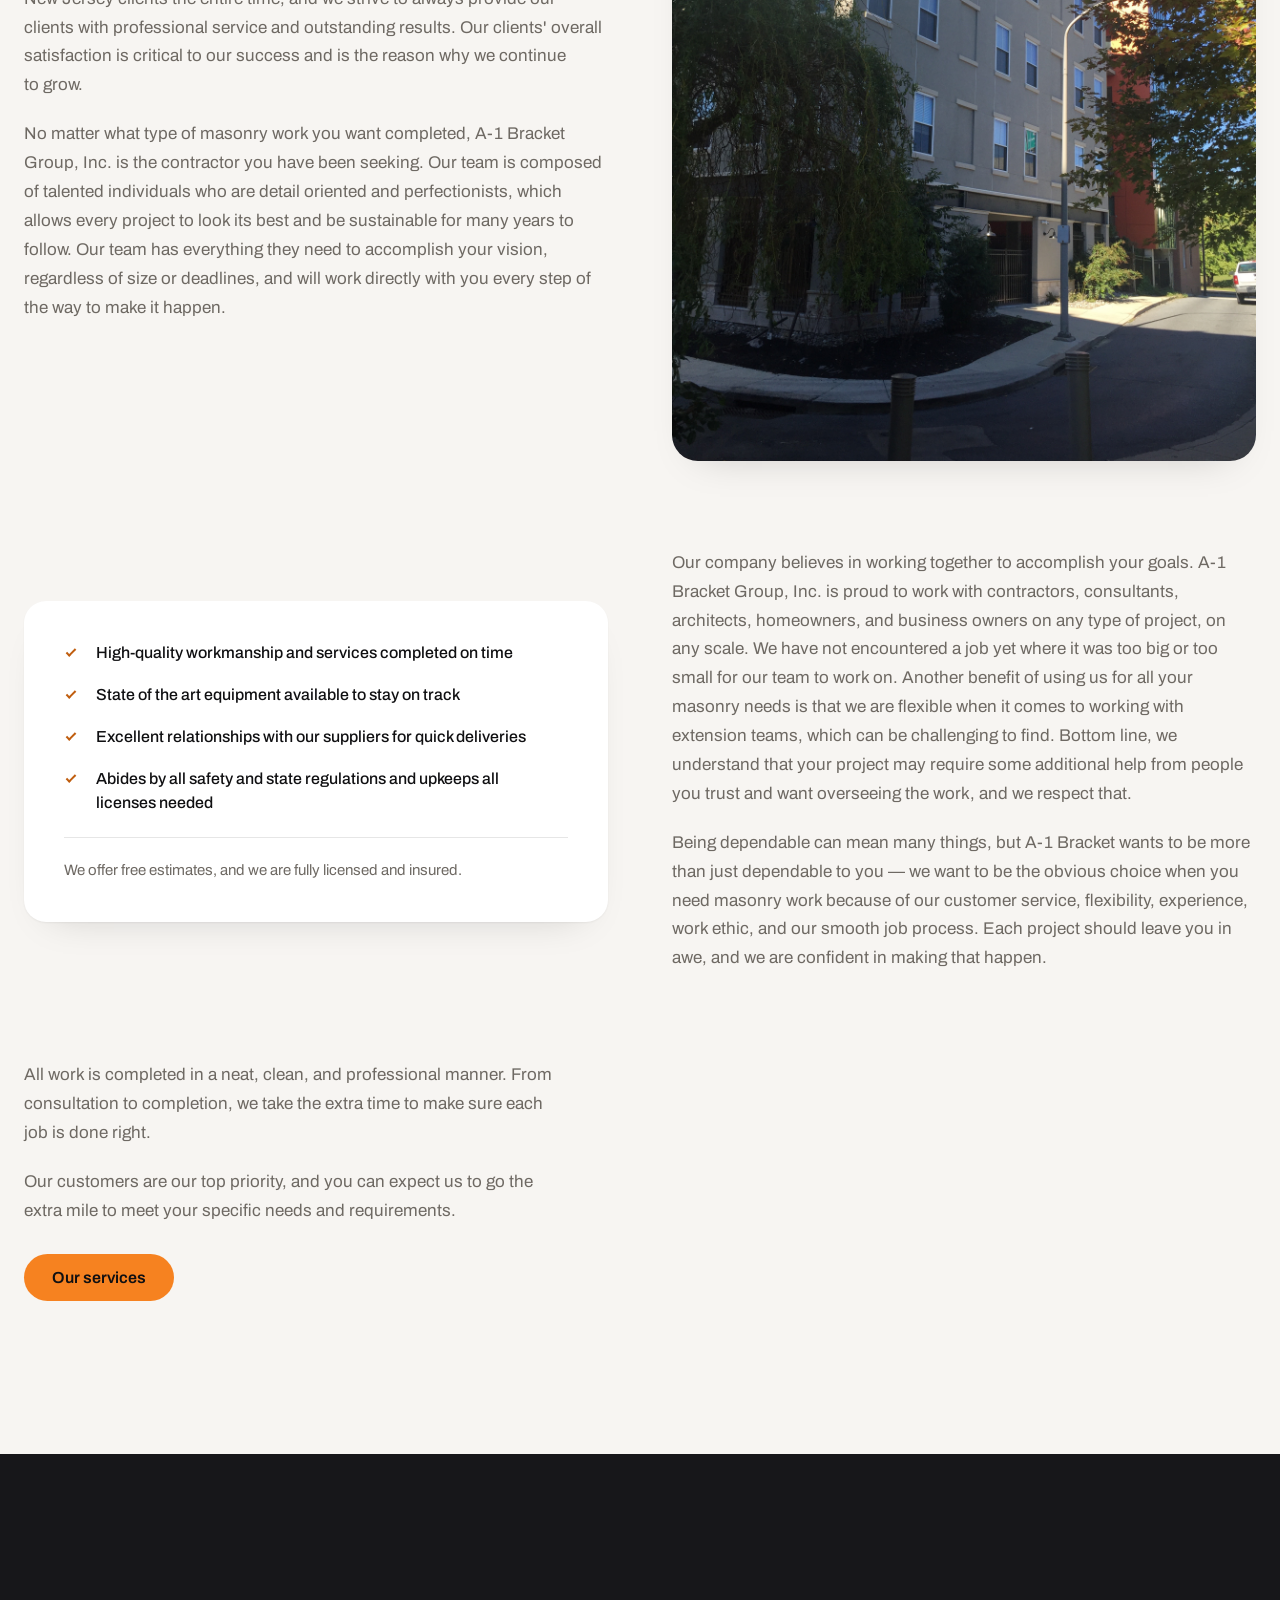
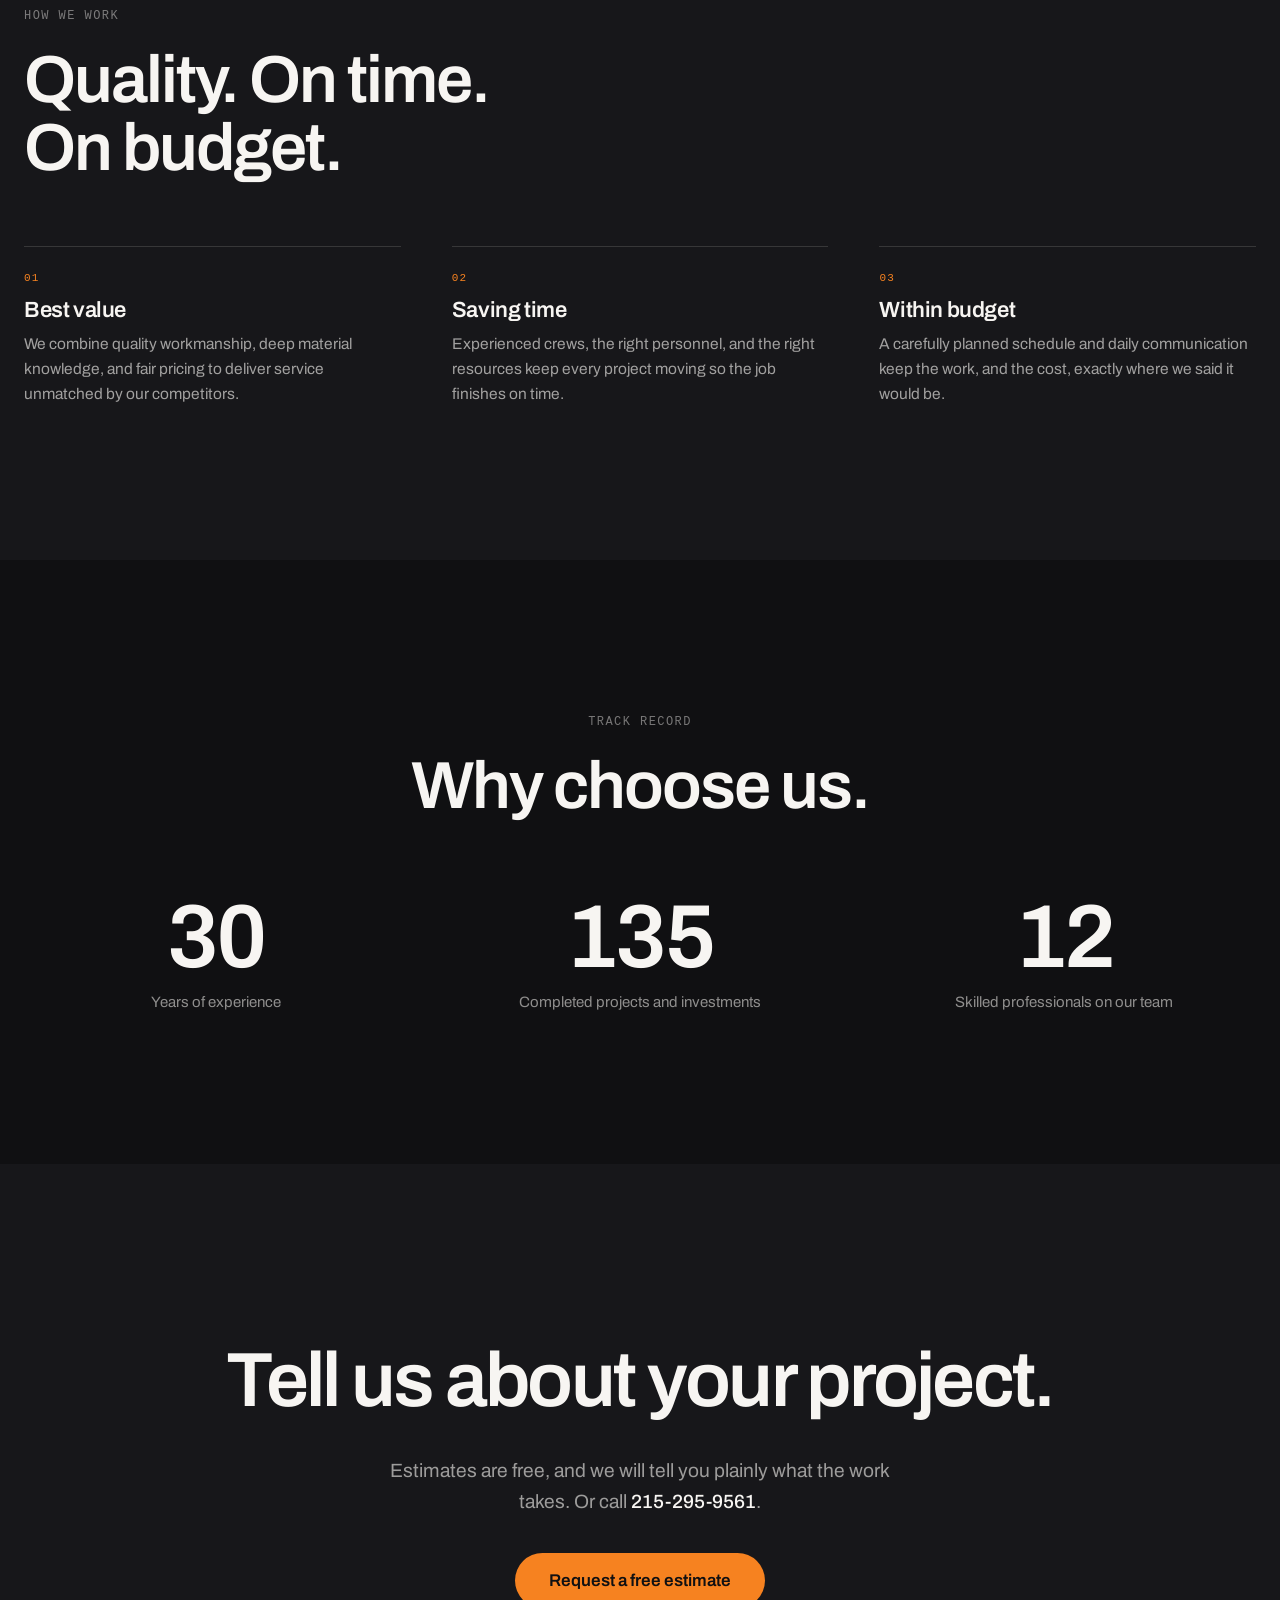
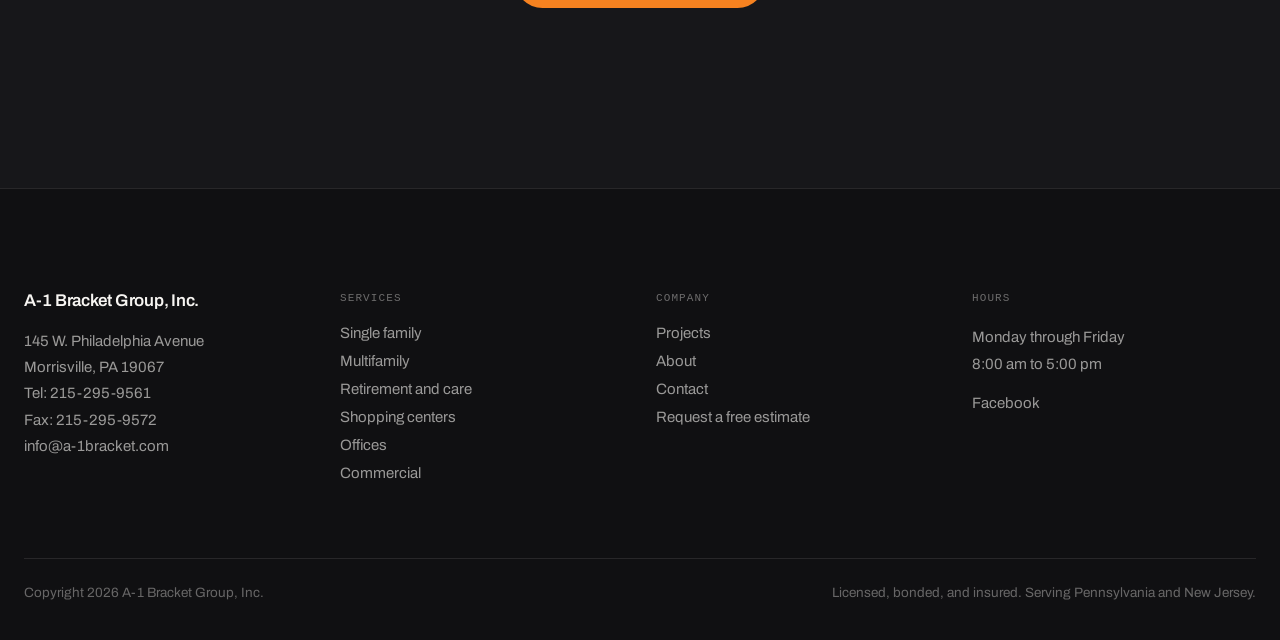
==== commit f4eecb9b: "Update years of experience stat to 30 Co-Authored-By: Claude Opus 5 <noreply@anthropic.com> Claude-S" ====
--- a/pages/about.html
+++ b/pages/about.html
@@ -164,7 +164,7 @@
         </div>
         <div class="stats-grid" data-reveal>
           <div>
-            <p class="stat-number">20</p>
+            <p class="stat-number">30</p>
             <p class="stat-label">Years of experience</p>
           </div>
           <div>
